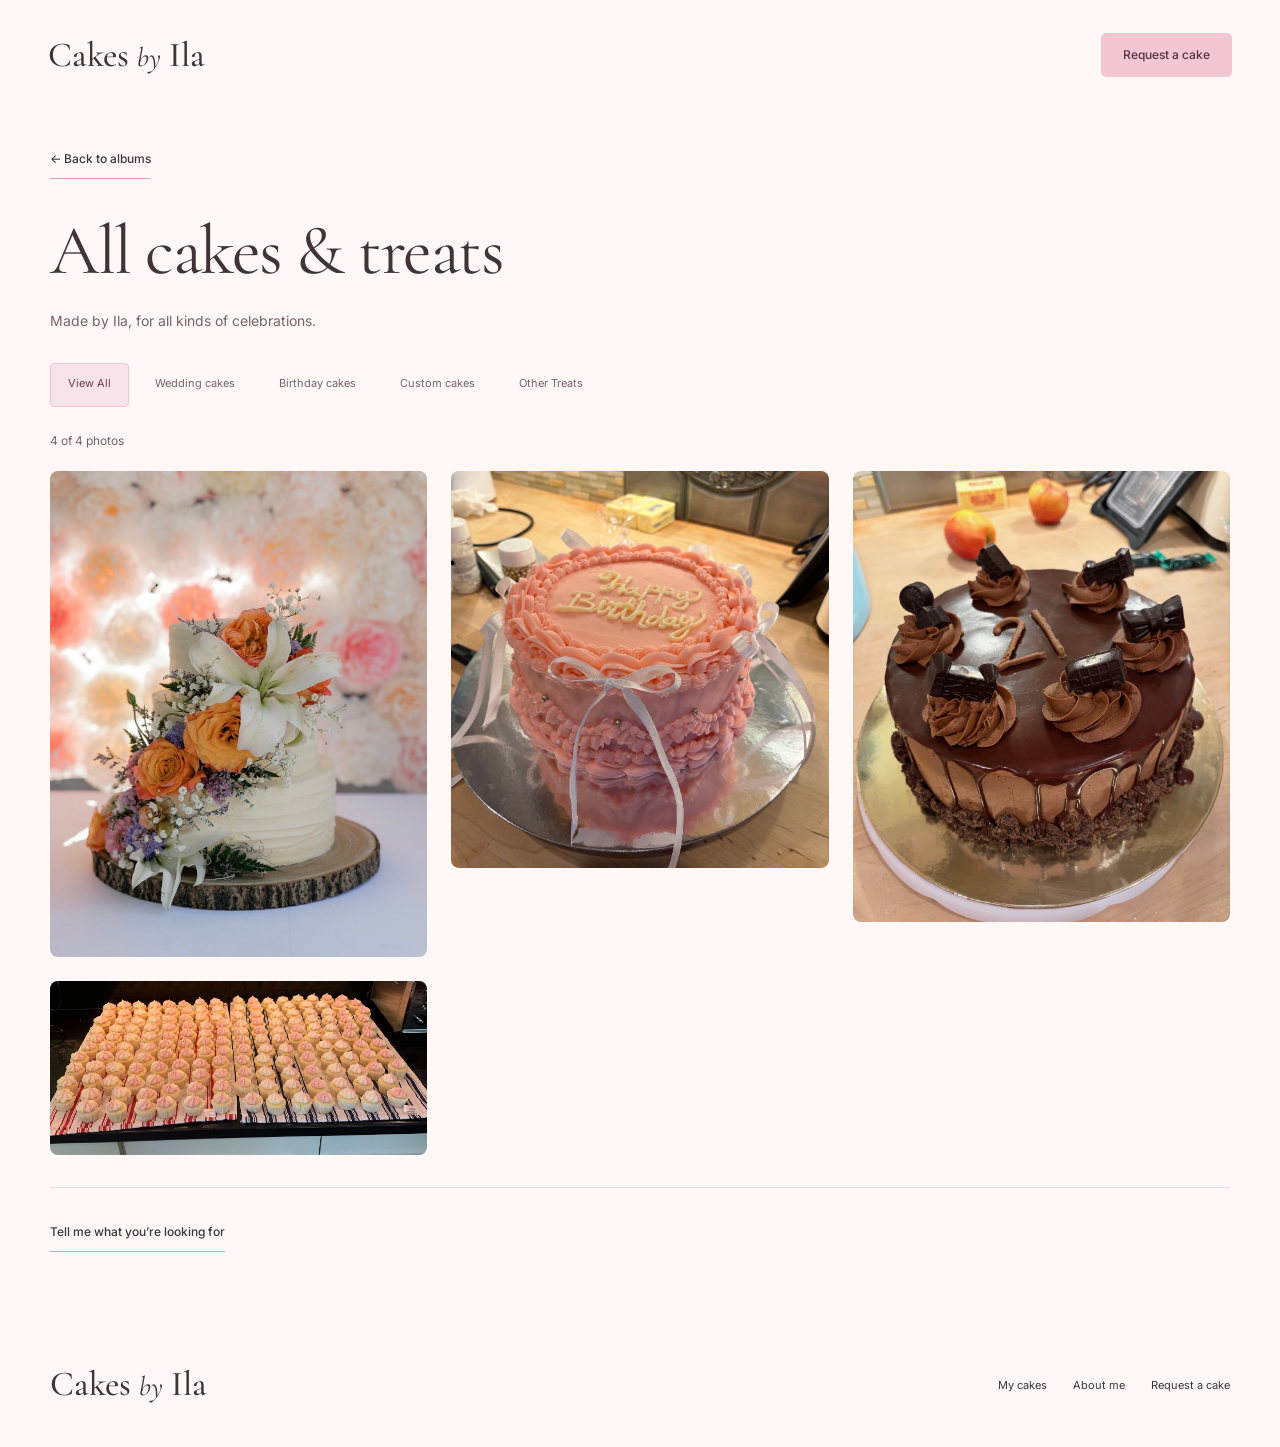
==== gallery.html @ 7ca5cbd1 "Add different photo albums and a view all album." ====
<!doctype html>
<html lang="en">
<head>
  <meta charset="utf-8">
  <meta name="viewport" content="width=device-width, initial-scale=1">
  <meta name="theme-color" content="#FFF8F7">
  <title>All cakes &amp; treats · Cakes by Ila</title>
  <meta name="description" content="Browse Ila’s wedding cakes, birthday cakes, custom cakes, and other treats.">
  <link rel="icon" href="assets/favicon.svg?v=pink" type="image/svg+xml">
  <link rel="preconnect" href="https://fonts.googleapis.com">
  <link rel="preconnect" href="https://fonts.gstatic.com" crossorigin>
  <link href="https://fonts.googleapis.com/css2?family=Cormorant+Garamond:ital,wght@0,400;0,500;0,600;1,400;1,500&family=Inter:wght@400;500;600&display=swap" rel="stylesheet">
  <link rel="stylesheet" href="style.css">
  <script src="gallery-data.js" defer></script>
  <script src="gallery.js" defer></script>
</head>
<body>
  <a class="skip-link" href="#main">Skip to content</a>
  <header class="site-header"><a class="wordmark" href="index.html" aria-label="Cakes by Ila, home">Cakes <em>by</em> Ila</a><a class="button button-small" href="index.html#request">Request a cake</a></header>
  <main id="main" class="section-wrap album-page">
    <a class="text-link" href="index.html#cakes">← Back to albums</a>
    <div class="section-heading"><h1 id="album-title">All cakes <em>&amp; treats</em></h1></div>
    <p class="album-intro">Made by Ila, for all kinds of celebrations.</p>
    <nav class="album-navigation" aria-label="Photo albums">
      <a class="filter" href="gallery.html" data-album="all">View All</a>
      <a class="filter" href="gallery.html?album=wedding" data-album="wedding">Wedding cakes</a>
      <a class="filter" href="gallery.html?album=birthday" data-album="birthday">Birthday cakes</a>
      <a class="filter" href="gallery.html?album=celebration" data-album="celebration">Custom cakes</a>
      <a class="filter" href="gallery.html?album=treats" data-album="treats">Other Treats</a>
    </nav>
    <p id="gallery-status" class="album-status" role="status"></p>
    <div id="album-photos" class="album-photos"></div>
    <button id="load-more" class="button" hidden>Show more photos</button>
    <noscript><p>Please enable JavaScript to browse the photo albums. You can also <a class="text-link" href="index.html#cakes">see the album covers</a>.</p></noscript>
    <div class="portfolio-cta"><a class="text-link" href="index.html#request">Tell me what you’re looking for</a></div>
  </main>
  <footer class="section-wrap"><a class="wordmark" href="index.html">Cakes <em>by</em> Ila</a><nav aria-label="Footer navigation"><a href="index.html#cakes">My cakes</a><a href="index.html#about">About me</a><a href="index.html#request">Request a cake</a></nav></footer>
</body>
</html>
---- style.css ----
:root{--cream:#fff8f7;--paper:#fffdfc;--pink:#f2c6d2;--rose:#87465f;--charcoal:#403438;--muted:#75636b;--line:#ecdae0;--serif:'Cormorant Garamond',Georgia,serif;--sans:Inter,Arial,sans-serif}*{box-sizing:border-box}html{scroll-behavior:smooth;scroll-padding-top:110px}body{margin:0;background:var(--cream);color:var(--charcoal);font-family:var(--sans);font-size:14px;line-height:1.7}a{color:inherit;text-decoration:none}button,input,select,textarea{font:inherit}button,a,input,select,textarea,summary{-webkit-tap-highlight-color:transparent}button,a{touch-action:manipulation}button{cursor:pointer}img{display:block;max-width:100%;height:auto}figure,p,h1,h2,h3{margin:0}h1,h2,h3{font-family:var(--serif);font-weight:400;line-height:1.08}h2{font-size:clamp(38px,4.2vw,58px);letter-spacing:-1.5px}h2 em,h1 em{color:var(--rose);font-weight:400}p{color:var(--muted)}[hidden]{display:none!important}:focus-visible{outline:3px solid var(--rose);outline-offset:5px}.section-wrap{width:min(1180px,calc(100% - 96px));margin-inline:auto}.site-header{min-height:110px;display:flex;align-items:center;justify-content:space-between;width:min(1320px,calc(100% - 96px));margin:auto;gap:24px}.wordmark{font:500 35px/1 var(--serif);white-space:nowrap}.wordmark em{font-size:27px;font-weight:400}.wordmark span{display:block;font:500 8px/1.4 var(--sans);letter-spacing:2px;margin-top:11px}.site-header nav{display:flex;gap:34px;align-items:center;font-size:12px}.site-header nav>a:not(.button):hover,footer a:hover{color:var(--rose);text-decoration:underline;text-underline-offset:5px}.button{display:inline-flex;align-items:center;justify-content:center;gap:22px;background:var(--pink);color:#563342;border:1px solid transparent;border-radius:5px;min-height:50px;padding:14px 24px;font-size:12px;font-weight:500;transition:background .2s,transform .2s}.button:hover{background:#eab3c3;transform:translateY(-1px)}.button-small{min-height:44px;padding:11px 21px}.menu-toggle{display:none}.hero{display:grid;grid-template-columns:1fr 1fr;align-items:center;gap:60px;padding:46px 0 74px}.eyebrow{font-size:10px;letter-spacing:2px;font-weight:500;color:var(--rose)}.tiny-flower{font-size:22px;vertical-align:middle;margin-right:8px}.hero h1{font-size:clamp(60px,6.5vw,90px);letter-spacing:-3px;margin:24px 0}.intro{font-size:14px;line-height:1.9}.hero-actions{display:flex;gap:24px;align-items:center;margin-top:30px;flex-wrap:wrap}.text-link{font-size:12px;font-weight:500;border-bottom:1px solid #d7a4b6;padding:9px 0;display:inline-block}.text-link:hover{color:var(--rose);border-color:var(--rose)}.hero-note{font-size:10px;letter-spacing:.3px;color:var(--muted);margin-top:40px;display:flex;align-items:center;gap:10px}.hero-note span{font-size:22px;color:var(--rose)}.hero-visual{position:relative;border-radius:46% 46% 8px 8px;min-width:0;background:#f8e8ed}.hero-visual>img{width:100%;border-radius:inherit;aspect-ratio: .88;object-fit:cover}.image-label{position:absolute;bottom:17px;width:100%;text-align:center;font-size:8px;letter-spacing:1px;color:#75636b}.picture-note{position:absolute;right:-24px;bottom:62px;width:151px;height:151px;border:1px solid #dfb6c4;border-radius:50%;background:#fff8f7;display:flex;flex-direction:column;align-items:center;justify-content:center;transform:rotate(9deg);font:26px/1.05 var(--serif)}.picture-note span{font-size:28px;margin-top:8px;color:var(--rose)}.occasion-strip{border-block:1px solid var(--line);display:flex;align-items:center;justify-content:center;gap:64px;padding:20px 24px;font:20px var(--serif)}.occasion-strip i{font-size:21px;color:#985d73}.portfolio{padding-block:92px 76px}.section-heading{display:flex;align-items:end;justify-content:space-between;gap:24px}.section-heading h2{margin-top:15px}.section-heading>p{font-size:12px;padding-bottom:5px}.gallery-toolbar{margin:34px 0 26px;display:flex;justify-content:space-between;align-items:center;gap:20px}.filters{display:flex;gap:8px;flex-wrap:wrap}.filter{background:transparent;border:1px solid transparent;border-radius:4px;color:var(--muted);padding:10px 17px;min-height:44px;font-size:11px}.filter.active{background:#f9e3eb;color:#713e52;border-color:#ebc7d3}.filter:hover{border-color:#c98ca2}.gallery-note{font-size:8px;letter-spacing:1.4px;color:var(--muted)}.cake-grid{display:grid;grid-template-columns:repeat(3,1fr);gap:24px}.cake-image{border-radius:8px;overflow:hidden}.cake-image img{width:100%;aspect-ratio: .85;object-fit:cover;transition:transform .35s}.cake-card:hover img{transform:scale(1.025)}.cake-card figcaption{padding-top:18px}.cake-card h3{font-size:26px}.cake-card figcaption span{display:block;font-size:8px;letter-spacing:1.5px;margin-top:8px;color:var(--muted)}.portfolio-footnote{font-size:11px;margin-top:24px}.portfolio-cta{border-top:1px solid var(--line);margin-top:32px;padding-top:25px;display:flex;align-items:center;justify-content:space-between;gap:20px}.portfolio-cta p{font:25px var(--serif);color:var(--charcoal)}.about-section{background:#fcecf0}.about-layout{display:grid;grid-template-columns:1fr 1fr;gap:100px;align-items:center;padding-block:76px}.portrait-placeholder{min-height:390px;background:#f4dce4;border-radius:8px 8px 44% 8px;display:flex;flex-direction:column;align-items:center;justify-content:center;text-align:center;border:12px solid #fff5f8;outline:1px solid #e9c9d4}.portrait-placeholder>span{font:58px var(--serif);color:#985d73}.portrait-placeholder p{font:36px/1.1 var(--serif);color:#87465f;margin:14px 0 30px}.portrait-placeholder small{font-size:8px;letter-spacing:2px;color:#75636b}.about-visual figcaption{font:italic 17px var(--serif);padding:19px 0 0;text-align:center;color:var(--muted)}.about-copy h2{margin:17px 0 24px}.about-copy .large-copy{font:29px/1.2 var(--serif);color:var(--charcoal);margin-bottom:20px}.about-copy>p:not(.eyebrow):not(.large-copy){font-size:13px}.about-copy .draft-note{margin-top:12px;font-size:10px!important}.about-copy .text-link{margin-top:19px}.signature{font:italic 27px var(--serif);color:var(--rose);margin-top:28px}.process{padding-block:90px}.center-heading{text-align:center}.center-heading h2{margin:15px 0}.center-heading>p:last-child{font-size:12px}.steps{list-style:none;padding:0;display:grid;grid-template-columns:repeat(5,1fr);gap:28px;margin:48px 0 0}.steps li{border-top:1px solid #e9c9d4;padding-top:22px}.steps li>span{font:italic 29px var(--serif);color:#985d73}.steps h3{font-size:24px;margin:15px 0 11px}.steps p{font-size:11px;line-height:1.8}.faq-section{padding-block:15px 92px;display:grid;grid-template-columns:.9fr 1.3fr;gap:100px}.faq-section h2{margin:17px 0 22px}.faq-section>div>p:last-child{font-size:12px}.faq-list{border-top:1px solid var(--line)}details{border-bottom:1px solid var(--line)}summary{list-style:none;cursor:pointer;min-height:70px;display:flex;align-items:center;justify-content:space-between;gap:20px;font-size:13px;font-weight:500}summary::-webkit-details-marker{display:none}summary:after{content:'+';font:24px var(--serif);color:var(--rose)}details[open] summary:after{content:'−'}details p{font-size:12px;padding:0 28px 24px 0}.request-section{background:#fcecf0;border-block:1px solid #efd5df}.request-layout{display:grid;grid-template-columns:.8fr 1.2fr;gap:85px;padding-block:78px;align-items:start}.request-copy{padding-top:20px}.request-copy h2{font-size:clamp(50px,5vw,70px);margin:23px 0}.request-copy>p:not(.eyebrow){font-size:13px;max-width:310px}.request-reassurance{display:flex;gap:16px;align-items:center;margin-top:32px}.request-reassurance>span{font-size:37px;color:var(--rose)}.request-reassurance p{font-size:11px}.request-reassurance strong{font-weight:500}form{background:var(--paper);border:1px solid #efd5df;border-radius:9px;padding:34px;box-shadow:0 4px 18px #40343803}.form-heading h3{font-size:32px}.form-heading p{font-size:10px;margin-top:8px}.form-grid{display:grid;grid-template-columns:1fr 1fr;gap:20px 18px;margin-top:27px}label{display:block;font-size:11px;font-weight:500;min-width:0}label>span{font-size:10px;font-weight:400;color:var(--muted)}input,select,textarea{display:block;width:100%;min-width:0;min-height:46px;padding:12px;border:1px solid #d9bdc7;border-radius:4px;background:#fffdfc;color:var(--charcoal);font-size:13px;margin-top:7px}input::placeholder,textarea::placeholder{color:#79666f;font-size:11px}textarea{resize:vertical;min-height:116px}.full{grid-column:1/-1}.form-note{font-size:10px;margin:16px 0 22px}.submit-button{width:100%}.submit-button:disabled{cursor:not-allowed;background:#f1e1e7;color:#78616b;transform:none}.form-status{font-size:12px;margin-top:16px}.form-status:empty{display:none}.form-status.error{color:#933b32}.form-status.success{color:#87465f}.form-fineprint{font-size:10px;text-align:center;margin-top:16px}footer{display:flex;align-items:center;justify-content:space-between;gap:30px;padding-block:45px}footer p{font-size:10px;margin-top:10px}footer nav{display:flex;gap:26px;font-size:11px}footer .copyright{text-align:right;font-size:9px;line-height:1.9}.sr-only,.skip-link:not(:focus){position:absolute;width:1px;height:1px;overflow:hidden;clip-path:inset(50%);white-space:nowrap}.skip-link:focus{position:fixed;z-index:10;top:10px;left:10px;padding:12px;background:white}.filters{display:none}.js .filters{display:flex}
@media(min-width:1500px){.hero{padding-block:65px 90px}}
@media(max-width:1000px){.section-wrap,.site-header{width:calc(100% - 56px)}.hero{gap:30px}.hero h1{font-size:70px}.hero-actions{gap:15px}.site-header nav{gap:20px}.picture-note{width:120px;height:120px;font-size:23px;right:-13px}.about-layout,.faq-section{gap:48px}.request-layout{gap:40px}.steps{gap:18px}.gallery-note{display:none}.occasion-strip{gap:35px}.request-copy h2{font-size:54px}form{padding:26px}}
@media(max-width:700px){html{scroll-padding-top:24px}.section-wrap,.site-header{width:calc(100% - 40px)}.site-header{min-height:92px;flex-wrap:wrap;gap:0;padding-block:22px}.wordmark{font-size:31px}.wordmark span{font-size:7px;letter-spacing:1.5px}.js .menu-toggle{display:block;background:none;border:1px solid #e9c9d4;border-radius:4px;padding:9px 13px;min-height:44px;font-size:12px;color:var(--charcoal)}.site-header nav{width:100%;flex-wrap:wrap;padding-top:20px;gap:18px}.js .site-header nav{display:none}.js .site-header nav.is-open{display:flex}.site-header nav .button{margin-left:auto}.hero{grid-template-columns:1fr;padding-block:30px 42px;gap:36px}.eyebrow{font-size:9px;letter-spacing:1.5px}.hero h1{font-size:clamp(57px,12vw,78px);letter-spacing:-2px;margin-block:19px}.hero h1 br:nth-child(2){display:none}.hero h1 em{white-space:nowrap}.intro{font-size:13px}.hero-actions{gap:23px;margin-top:25px}.hero-note{margin-top:24px}.hero-visual{max-width:470px;width:100%;margin-inline:auto}.hero-visual>img{aspect-ratio:1.02}.picture-note{right:8px;bottom:42px}.image-label{font-size:7px}.occasion-strip{gap:15px;padding:18px 16px;font-size:15px;flex-wrap:wrap}.occasion-strip i{font-size:15px}.portfolio{padding-block:55px 44px}.section-heading{display:block}.section-heading>p{margin-top:18px}.section-heading h2{font-size:40px}.gallery-toolbar{margin-block:22px}.filter{font-size:10px;padding-inline:12px}.filters{gap:3px}.cake-grid{grid-template-columns:1fr;gap:30px}.cake-image img{aspect-ratio:1.12}.cake-card figcaption{padding-top:14px}.cake-card h3{font-size:28px}.portfolio-footnote{font-size:10px}.portfolio-cta{align-items:start;flex-direction:column;gap:10px}.portfolio-cta p{font-size:24px}.about-layout{grid-template-columns:1fr;gap:34px;padding-block:46px}.portrait-placeholder{min-height:310px}.about-copy h2{font-size:52px}.process{padding-block:54px}.center-heading{text-align:left}.center-heading h2{font-size:39px}.steps{grid-template-columns:1fr;margin-top:30px;gap:0}.steps li{display:grid;grid-template-columns:45px 1fr;column-gap:14px;padding-block:20px}.steps li>span{grid-row:1/3}.steps h3{margin:0 0 6px}.steps p{font-size:12px}.faq-section{grid-template-columns:1fr;gap:28px;padding-block:5px 55px}.faq-section h2 br{display:none}.faq-section h2{font-size:42px}summary{font-size:12px;min-height:68px}.request-layout{grid-template-columns:1fr;gap:30px;padding-block:44px}.request-copy{padding-top:0}.request-copy h2{font-size:55px}.request-copy>p:not(.eyebrow){max-width:100%}.request-reassurance{margin-top:20px}form{padding:24px 20px}.form-grid{grid-template-columns:1fr;gap:17px}input,select,textarea{font-size:16px;min-height:49px}input::placeholder,textarea::placeholder{font-size:12px}label{font-size:12px}footer{flex-direction:column;align-items:start;gap:23px;padding-block:35px}footer .copyright{text-align:left;margin:0}footer nav a{min-height:44px;display:flex;align-items:center}}
@media(prefers-reduced-motion:reduce){html{scroll-behavior:auto}*,*:before,*:after{transition:none!important;animation:none!important}}

/* Keep Ila’s portrait in the existing About photo frame. */
.ila-portrait{display:block;width:100%;height:390px;object-fit:cover;object-position:60% center;border-radius:8px 8px 44% 8px;border:12px solid #fff5f8;outline:1px solid #e9c9d4}
.hero-visual>img,.cake-image img{object-position:center 65%}
@media(max-width:700px){.ila-portrait{height:310px}}

/* Album covers and the full photo collection. */
.album-intro{margin:20px 0 30px}
.album-card{display:block;border-radius:8px}
.album-link{font-size:12px;margin-top:10px;color:var(--rose)}
.album-link span{margin-left:8px}
.album-card:hover h3{text-decoration:underline;text-decoration-thickness:1px;text-underline-offset:5px}
.album-collage{display:grid;grid-template-columns:1fr 1fr;grid-template-rows:1fr 1fr;gap:5px;aspect-ratio:.85;overflow:hidden;border-radius:8px;background:var(--pink)}
.album-collage img{width:100%;height:100%;min-height:0;object-fit:cover}
.album-page{padding-block:30px 70px}
.album-page h1{font-size:clamp(42px,6vw,70px);letter-spacing:-1.5px;margin-top:34px}
.album-navigation{display:flex;flex-wrap:wrap;gap:8px;margin-bottom:24px}
.album-status{font-size:12px;margin-bottom:20px}
.album-photos{display:grid;grid-template-columns:repeat(3,minmax(0,1fr));gap:24px;align-items:start}
.album-photo{display:block;border-radius:8px;overflow:hidden;background:#fcecf0}
.album-photo img{width:100%;height:auto}
.album-photo:hover{outline:1px solid var(--rose);outline-offset:4px}
#load-more{display:block;margin:32px auto 0}
@media(max-width:700px){.album-collage{aspect-ratio:1.12}.album-photos{grid-template-columns:repeat(2,minmax(0,1fr));gap:12px}.album-navigation{gap:4px}.album-page{padding-block:15px 44px}}
@media(max-width:380px){.album-photos{grid-template-columns:1fr}}
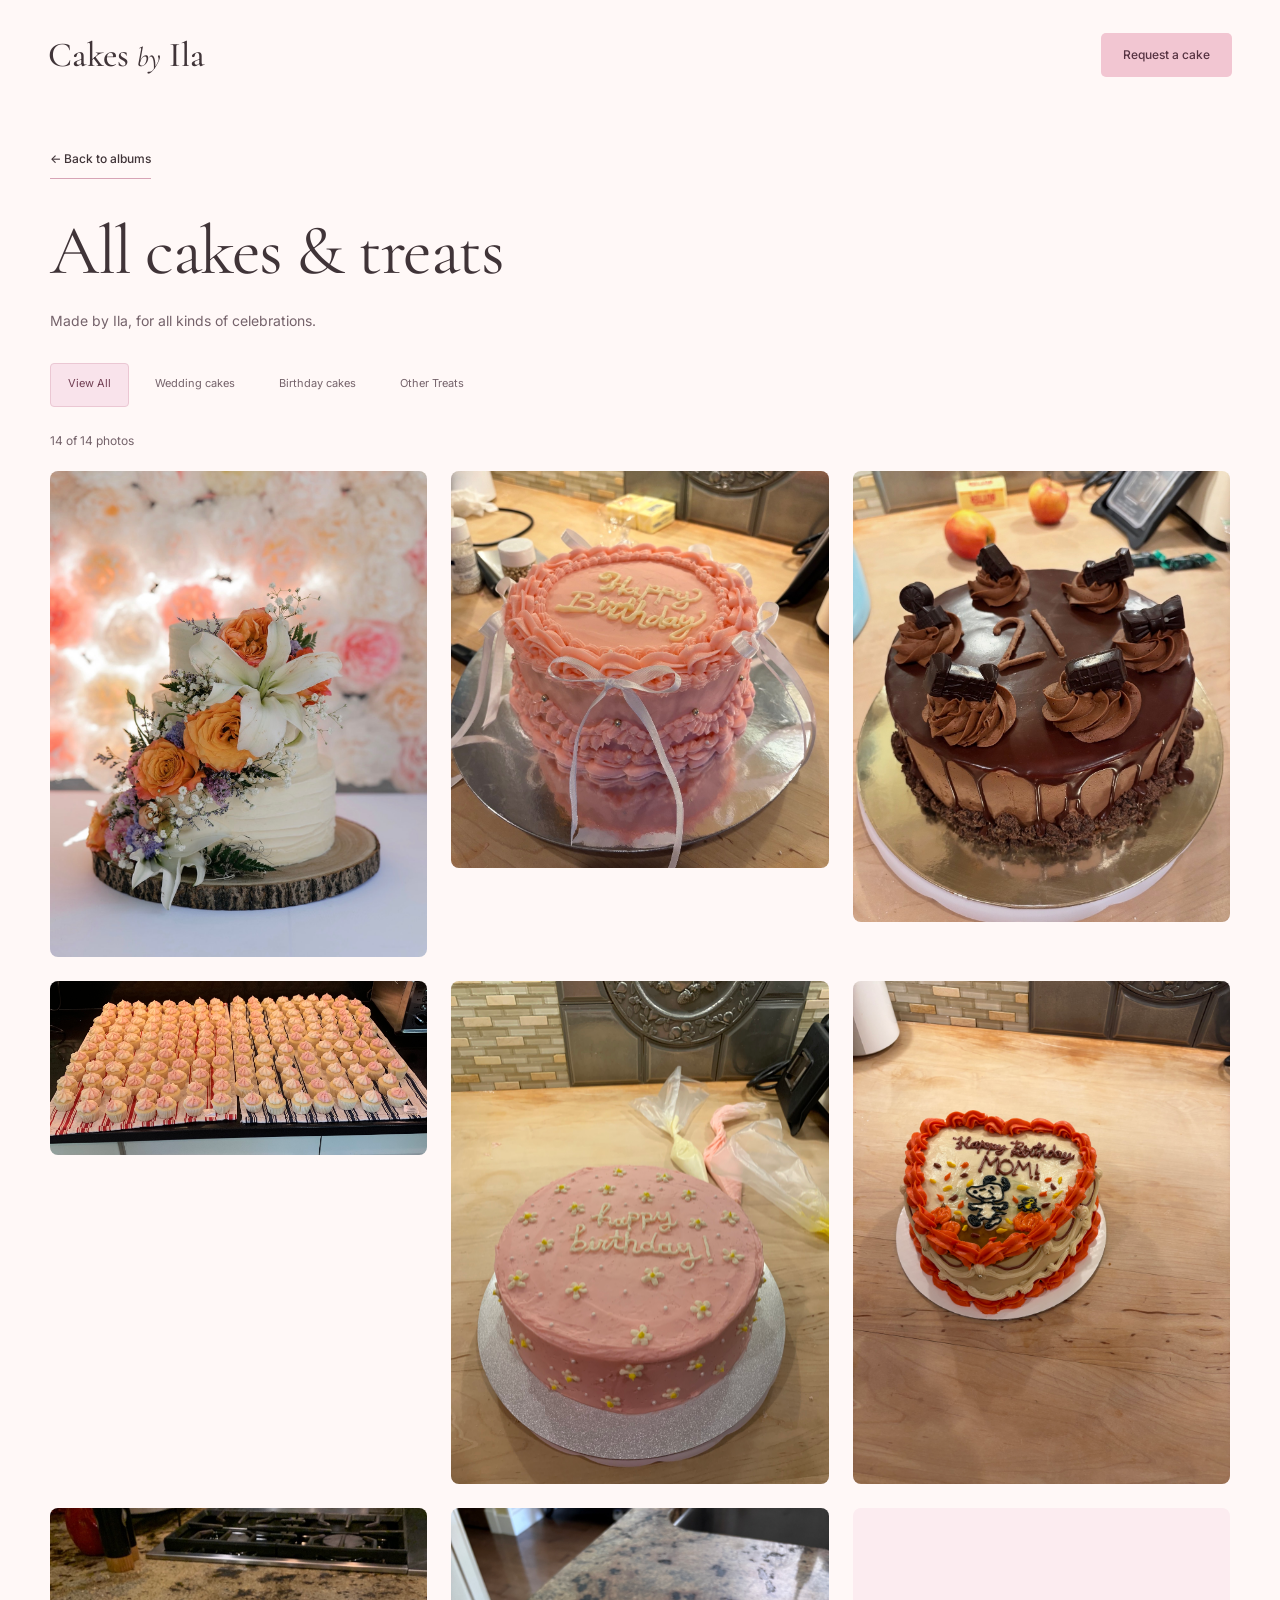
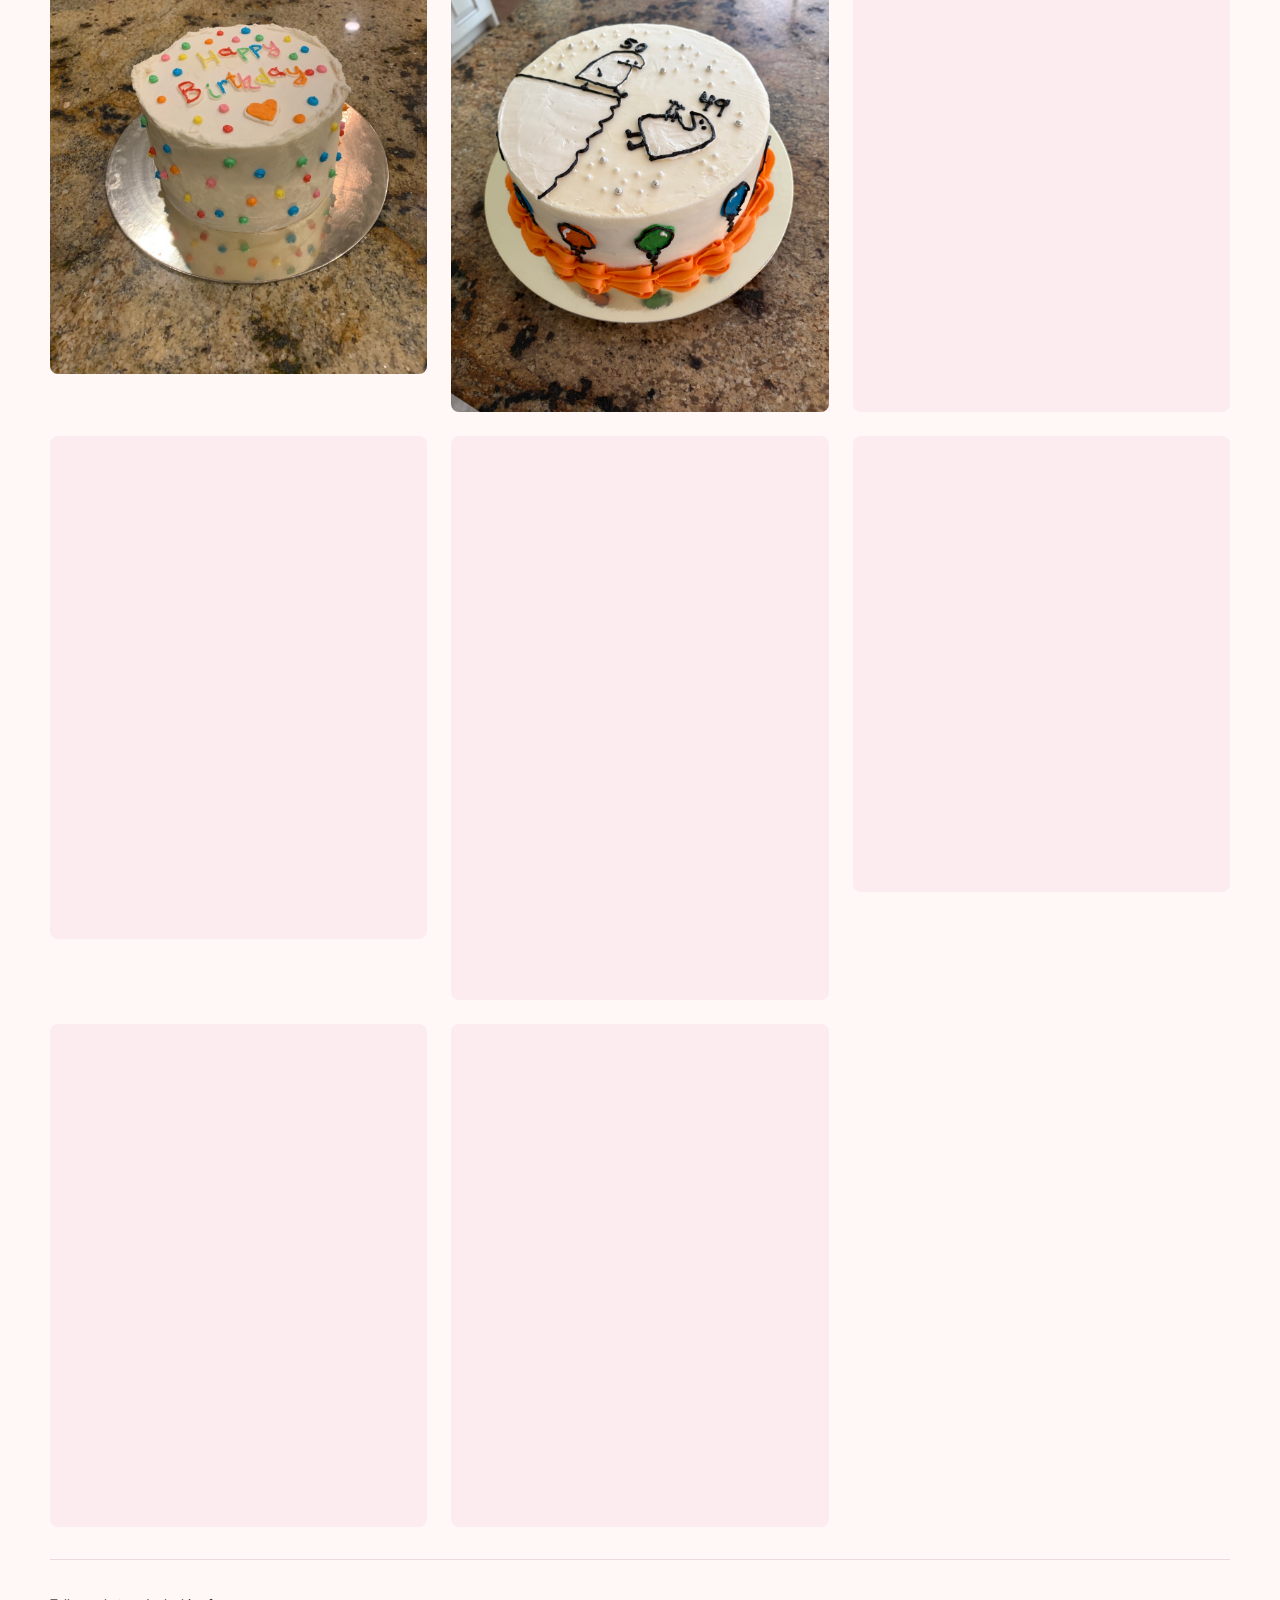
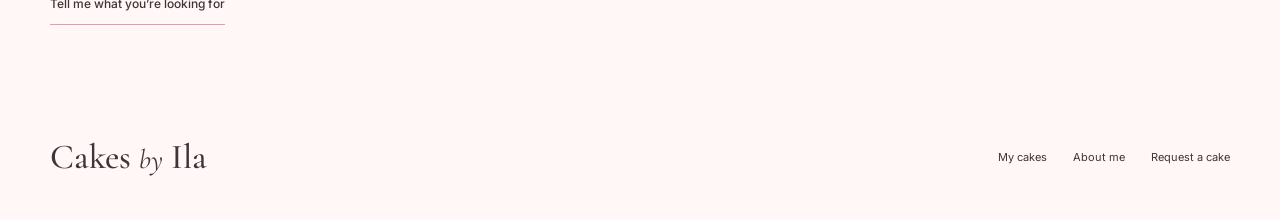
==== commit e724cca0: "Removed the custom cakes card from the website." ====
--- a/gallery.html
+++ b/gallery.html
@@ -25,7 +25,6 @@
       <a class="filter" href="gallery.html" data-album="all">View All</a>
       <a class="filter" href="gallery.html?album=wedding" data-album="wedding">Wedding cakes</a>
       <a class="filter" href="gallery.html?album=birthday" data-album="birthday">Birthday cakes</a>
-      <a class="filter" href="gallery.html?album=celebration" data-album="celebration">Custom cakes</a>
       <a class="filter" href="gallery.html?album=treats" data-album="treats">Other Treats</a>
     </nav>
     <p id="gallery-status" class="album-status" role="status"></p>
--- a/style.css
+++ b/style.css
@@ -26,5 +26,5 @@
 .album-photo img{width:100%;height:auto}
 .album-photo:hover{outline:1px solid var(--rose);outline-offset:4px}
 #load-more{display:block;margin:32px auto 0}
-@media(max-width:700px){.album-collage{aspect-ratio:1.12}.album-photos{grid-template-columns:repeat(2,minmax(0,1fr));gap:12px}.album-navigation{gap:4px}.album-page{padding-block:15px 44px}}
+@media(max-width:700px){.album-link span{display:none}.album-collage{aspect-ratio:1.12}.album-photos{grid-template-columns:repeat(2,minmax(0,1fr));gap:12px}.album-navigation{gap:4px}.album-page{padding-block:15px 44px}}
 @media(max-width:380px){.album-photos{grid-template-columns:1fr}}
